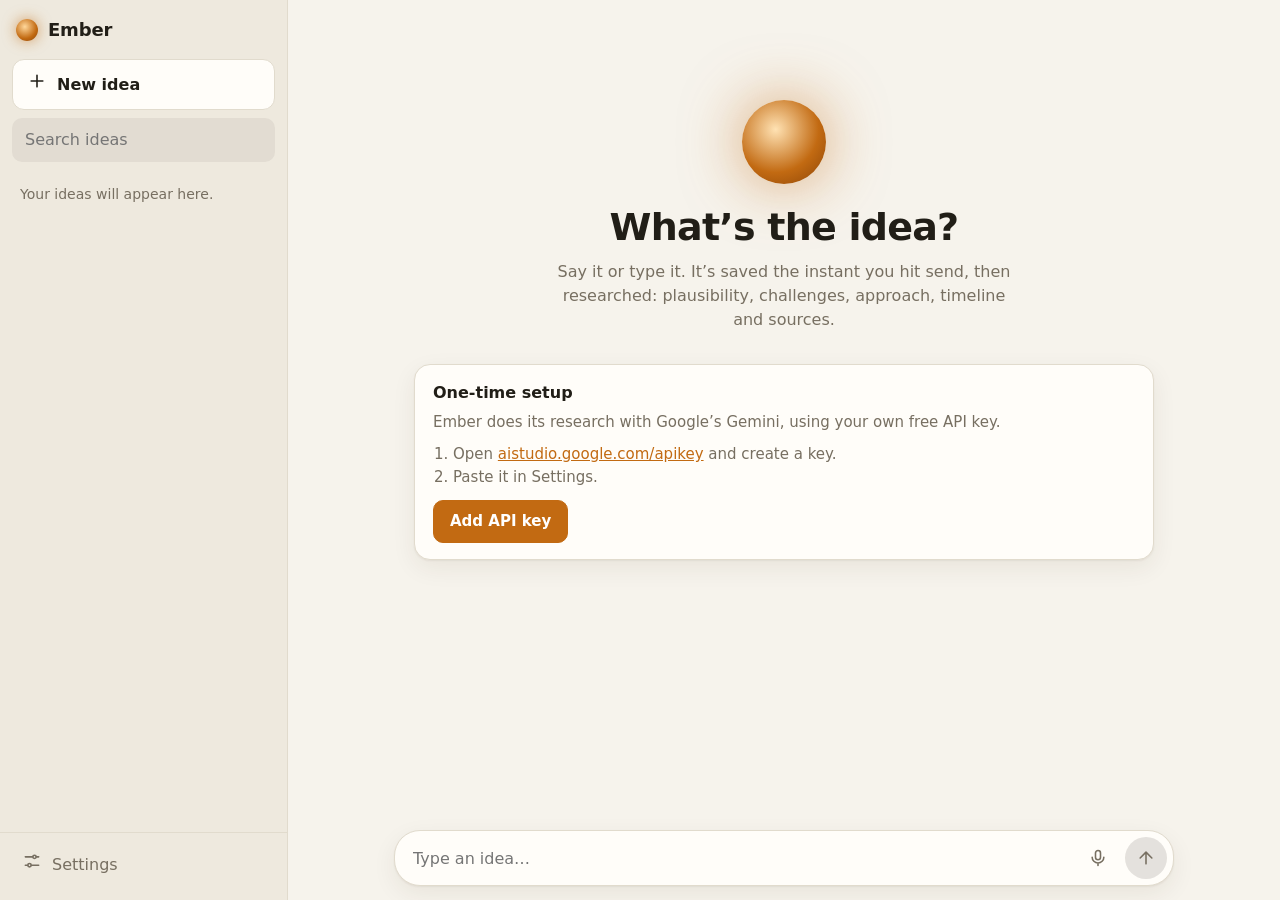
==== ember/index.html @ cfd60e9d "Add files via upload" ====
<!doctype html>
<html lang="en">
<head>
<meta charset="utf-8">
<title>Ember – never lose an idea</title>
<meta name="viewport" content="width=device-width, initial-scale=1, viewport-fit=cover">
<meta name="description" content="Capture an idea by voice or text. Ember saves it instantly and researches it for you.">
<meta name="theme-color" content="#f6f3ec" media="(prefers-color-scheme: light)">
<meta name="theme-color" content="#16140f" media="(prefers-color-scheme: dark)">
<meta name="apple-mobile-web-app-capable" content="yes">
<meta name="mobile-web-app-capable" content="yes">
<meta name="apple-mobile-web-app-status-bar-style" content="default">
<meta name="apple-mobile-web-app-title" content="Ember">
<link rel="manifest" href="manifest.webmanifest">
<link rel="icon" type="image/png" sizes="192x192" href="icons/icon-192.png">
<link rel="apple-touch-icon" href="icons/apple-touch-icon.png">
<link rel="stylesheet" href="styles.css">
</head>
<body>
<div class="app">
  <aside class="sidebar" id="sidebar" aria-label="Ideas">
    <div class="side-head">
      <div class="brand"><span class="brand-mark" aria-hidden="true"></span>Ember</div>
      <button class="icon-btn" id="closeNav" aria-label="Close menu" data-icon="x"></button>
    </div>
    <button class="new-btn" id="newBtn"><span data-icon="plus"></span>New idea</button>
    <div class="search"><input id="search" type="search" placeholder="Search ideas" aria-label="Search ideas" autocomplete="off"></div>
    <nav class="idea-list" id="ideaList"></nav>
    <div class="side-foot">
      <button class="foot-btn" id="settingsBtn"><span data-icon="sliders"></span>Settings</button>
    </div>
  </aside>
  <div class="scrim" id="scrim"></div>

  <main class="main">
    <header class="topbar">
      <button class="icon-btn" id="openNav" aria-label="Open menu" data-icon="menu"></button>
      <div class="top-title" id="topTitle">Ember</div>
      <button class="icon-btn" id="topNew" aria-label="New idea" data-icon="plus"></button>
    </header>

    <div class="scroll" id="scroll"><div class="thread" id="thread"></div></div>

    <form class="composer" id="composer" autocomplete="off">
      <div class="composer-box" id="composerBox">
        <textarea id="ideaInput" rows="1" placeholder="Type an idea…" aria-label="Your idea" enterkeyhint="send"></textarea>
        <button type="button" class="round mic" id="micBtn" aria-label="Record a voice note" data-icon="mic"></button>
        <button type="submit" class="round send" id="sendBtn" aria-label="Save idea" data-icon="arrowUp" disabled></button>
      </div>
      <div class="rec-bar" id="recBar" hidden>
        <span class="rec-dot" aria-hidden="true"></span>
        <span class="rec-time" id="recTime">0:00</span>
        <span class="rec-hint">Recording… tap ✓ to save</span>
        <button type="button" class="round ghost" id="recCancel" aria-label="Discard recording" data-icon="x"></button>
        <button type="button" class="round send" id="recSave" aria-label="Save recording" data-icon="check"></button>
      </div>
    </form>
  </main>
</div>

<dialog id="settings">
  <form method="dialog" class="dlg">
    <div class="dlg-head"><h2>Settings</h2><button class="icon-btn" value="close" aria-label="Close" data-icon="x"></button></div>

    <label class="field">
      <span>Gemini API key</span>
      <div class="key-row">
        <input id="apiKey" type="password" autocomplete="off" autocapitalize="off" spellcheck="false" placeholder="Paste your key">
        <button type="button" class="chip" id="showKey">Show</button>
      </div>
      <small>Free at <a href="https://aistudio.google.com/apikey" target="_blank" rel="noopener">aistudio.google.com/apikey</a>. It is stored only in this browser and sent only to Google.</small>
    </label>

    <label class="field">
      <span>Model</span>
      <input id="model" list="modelList" autocapitalize="off" spellcheck="false">
      <datalist id="modelList">
        <option value="gemini-3.6-flash"></option>
        <option value="gemini-3.7-flash"></option>
        <option value="gemini-3.8-flash"></option>
        <option value="gemini-3.5-flash"></option>
        <option value="gemini-2.5-flash"></option>
        <option value="gemini-2.5-pro"></option>
      </datalist>
      <small>Must support Google Search grounding. If research fails with “model not found”, pick another.</small>
    </label>

    <div class="row">
      <button type="button" class="btn" id="testKey">Test connection</button>
      <span class="test-out" id="testOut" role="status"></span>
    </div>

    <hr>
    <div class="field">
      <span>Your data</span>
      <div class="row">
        <button type="button" class="btn" id="exportBtn">Export backup</button>
        <button type="button" class="btn" id="importBtn">Import</button>
        <input type="file" id="importFile" accept="application/json" hidden>
      </div>
      <small>Ideas live only on this device. Backups include text and briefs, not voice recordings.</small>
    </div>

    <div class="privacy">
      Ideas are sent to Google’s Gemini API for transcription and research. On the free tier, Google may use them to improve its products.
    </div>
    <div class="dlg-foot">
      <button type="button" class="btn danger" id="wipeBtn">Delete all ideas</button>
      <button class="btn primary" value="save" id="saveSettings">Done</button>
    </div>
  </form>
</dialog>

<div class="toast" id="toast" role="status" aria-live="polite"></div>
<script src="app.js"></script>
</body>
</html>
---- ember/styles.css ----
:root {
  --bg: #f6f3ec;
  --panel: #eee9de;
  --surface: #fffdf9;
  --ink: #211e17;
  --muted: #776f61;
  --line: #e1dbcd;
  --accent: #c26a12;
  --accent-ink: #fff;
  --accent-soft: #f7e5cc;
  --good: #2b7a4b;
  --ok: #a8730f;
  --risky: #b4512b;
  --long: #8a3a3a;
  --shadow: 0 1px 2px rgba(60, 40, 10, .06), 0 8px 24px rgba(60, 40, 10, .07);
  color-scheme: light;
}
@media (prefers-color-scheme: dark) {
  :root {
    --bg: #16140f;
    --panel: #1c1a14;
    --surface: #221f18;
    --ink: #efe9dc;
    --muted: #9d9686;
    --line: #322e24;
    --accent: #f0a04b;
    --accent-ink: #1a1207;
    --accent-soft: #3a2a14;
    --good: #5cc487;
    --ok: #e0b04e;
    --risky: #ee8a63;
    --long: #e07a7a;
    --shadow: 0 1px 2px rgba(0, 0, 0, .3), 0 8px 24px rgba(0, 0, 0, .3);
    color-scheme: dark;
  }
}

* { box-sizing: border-box; }
html, body { height: 100%; }
body {
  margin: 0;
  background: var(--bg);
  color: var(--ink);
  font: 16px/1.5 -apple-system, BlinkMacSystemFont, "Segoe UI", Roboto, system-ui, sans-serif;
  -webkit-text-size-adjust: 100%;
  -webkit-tap-highlight-color: transparent;
  overflow: hidden;
}
button, input, textarea { font: inherit; color: inherit; }
button { cursor: pointer; }
a { color: var(--accent); }
[hidden] { display: none !important; }

svg.i { width: 20px; height: 20px; fill: none; stroke: currentColor; stroke-width: 1.9; stroke-linecap: round; stroke-linejoin: round; flex: none; }

/* ---------- layout ---------- */
.app { display: grid; grid-template-columns: 288px minmax(0, 1fr); height: 100dvh; }
.sidebar {
  background: var(--panel);
  border-right: 1px solid var(--line);
  display: flex; flex-direction: column; min-height: 0;
  padding: env(safe-area-inset-top) 0 env(safe-area-inset-bottom);
}
.main { display: flex; flex-direction: column; min-height: 0; min-width: 0; }
.scroll { flex: 1; overflow-y: auto; -webkit-overflow-scrolling: touch; overscroll-behavior: contain; }
.thread { max-width: 780px; margin: 0 auto; padding: 28px 20px 40px; }
.scrim { display: none; }

.side-head { display: flex; align-items: center; justify-content: space-between; padding: 16px 16px 8px; }
.brand { display: flex; align-items: center; gap: 10px; font-weight: 700; font-size: 18px; letter-spacing: -.01em; }
.brand-mark {
  width: 22px; height: 22px; border-radius: 50%;
  background: radial-gradient(circle at 40% 35%, #ffd79a, var(--accent) 60%, #8a4306);
  box-shadow: 0 0 14px color-mix(in srgb, var(--accent) 60%, transparent);
}
#closeNav { display: none; }

.new-btn {
  margin: 8px 12px; padding: 11px 14px; display: flex; align-items: center; gap: 10px;
  background: var(--surface); border: 1px solid var(--line); border-radius: 12px; font-weight: 600;
}
.new-btn:hover { border-color: var(--accent); }
.search { padding: 0 12px 6px; }
.search input {
  width: 100%; padding: 9px 12px; border-radius: 10px; border: 1px solid transparent;
  background: color-mix(in srgb, var(--ink) 6%, transparent); outline: none; font-size: 16px;
}
.search input:focus { border-color: var(--accent); }

.idea-list { flex: 1; overflow-y: auto; padding: 4px 8px 12px; min-height: 0; }
.group-label { font-size: 12px; font-weight: 600; letter-spacing: .04em; text-transform: uppercase; color: var(--muted); padding: 14px 10px 6px; }
.idea-item {
  display: flex; align-items: center; gap: 10px; width: 100%; text-align: left; border: 0; background: none;
  padding: 10px; border-radius: 10px; color: var(--ink);
}
.idea-item:hover { background: color-mix(in srgb, var(--ink) 6%, transparent); }
.idea-item.active { background: var(--accent-soft); }
.idea-item .t { flex: 1; min-width: 0; overflow: hidden; text-overflow: ellipsis; white-space: nowrap; font-size: 15px; }
.dot { width: 8px; height: 8px; border-radius: 50%; flex: none; background: var(--muted); opacity: .6; }
.dot.done { background: var(--good); opacity: 1; }
.dot.error { background: var(--risky); opacity: 1; }
.spin { width: 12px; height: 12px; border-radius: 50%; border: 2px solid color-mix(in srgb, var(--accent) 30%, transparent); border-top-color: var(--accent); animation: spin .8s linear infinite; flex: none; }
@keyframes spin { to { transform: rotate(360deg); } }
.empty-list { color: var(--muted); font-size: 14px; padding: 12px; }

.side-foot { padding: 8px 12px 12px; border-top: 1px solid var(--line); }
.foot-btn { display: flex; align-items: center; gap: 10px; width: 100%; background: none; border: 0; padding: 10px; border-radius: 10px; color: var(--muted); }
.foot-btn:hover { background: color-mix(in srgb, var(--ink) 6%, transparent); color: var(--ink); }

.icon-btn { background: none; border: 0; width: 40px; height: 40px; border-radius: 10px; display: grid; place-items: center; color: var(--ink); }
.icon-btn:hover { background: color-mix(in srgb, var(--ink) 8%, transparent); }

.topbar { display: none; align-items: center; gap: 4px; padding: calc(env(safe-area-inset-top) + 6px) 8px 6px; border-bottom: 1px solid var(--line); background: var(--bg); }
.top-title { flex: 1; text-align: center; font-weight: 600; overflow: hidden; text-overflow: ellipsis; white-space: nowrap; padding: 0 4px; }

/* ---------- composer ---------- */
.composer { padding: 8px 16px calc(14px + env(safe-area-inset-bottom)); background: linear-gradient(to top, var(--bg) 70%, transparent); }
.composer-box, .rec-bar {
  max-width: 780px; margin: 0 auto; display: flex; align-items: flex-end; gap: 6px;
  background: var(--surface); border: 1px solid var(--line); border-radius: 26px; padding: 6px 6px 6px 18px; box-shadow: var(--shadow);
}
.composer-box:focus-within { border-color: var(--accent); }
.composer-box textarea {
  flex: 1; min-width: 0; border: 0; outline: none; background: none; resize: none; padding: 9px 0; max-height: 180px; font-size: 16px; line-height: 1.45;
}
.rec-bar { align-items: center; padding: 6px 6px 6px 18px; }
.rec-hint { flex: 1; color: var(--muted); font-size: 14px; }
.rec-time { font-variant-numeric: tabular-nums; font-weight: 600; }
.rec-dot { width: 10px; height: 10px; border-radius: 50%; background: #e0483a; animation: pulse 1.1s ease-in-out infinite; }
@keyframes pulse { 50% { opacity: .25; transform: scale(.8); } }
.round { width: 42px; height: 42px; flex: none; border-radius: 50%; border: 0; display: grid; place-items: center; background: none; color: var(--muted); }
.round:hover { color: var(--ink); background: color-mix(in srgb, var(--ink) 8%, transparent); }
.round.send { background: var(--accent); color: var(--accent-ink); }
.round.send:hover { background: var(--accent); filter: brightness(1.08); color: var(--accent-ink); }
.round.send:disabled { background: color-mix(in srgb, var(--ink) 12%, transparent); color: var(--muted); cursor: default; filter: none; }
.round.ghost { color: var(--muted); }

/* ---------- hero / empty ---------- */
.hero { text-align: center; padding: 8vh 0 12px; }
.hero .glow {
  width: 84px; height: 84px; border-radius: 50%; margin: 0 auto 22px;
  background: radial-gradient(circle at 40% 35%, #ffe2b3, var(--accent) 58%, #8a4306);
  box-shadow: 0 0 60px color-mix(in srgb, var(--accent) 55%, transparent);
}
.hero h1 { font-size: clamp(28px, 5vw, 38px); letter-spacing: -.02em; margin: 0 0 10px; line-height: 1.15; }
.hero p { color: var(--muted); margin: 0 auto; max-width: 460px; }
.card {
  background: var(--surface); border: 1px solid var(--line); border-radius: 16px; padding: 16px 18px; margin: 20px 0; box-shadow: var(--shadow);
}
.card h3 { margin: 0 0 6px; font-size: 16px; }
.card p { margin: 0 0 10px; color: var(--muted); font-size: 15px; }
.card p:last-child { margin-bottom: 0; }
.card ol { margin: 6px 0 12px; padding-left: 20px; color: var(--muted); font-size: 15px; }

.btn { padding: 9px 16px; border-radius: 10px; border: 1px solid var(--line); background: var(--surface); font-weight: 600; font-size: 15px; }
.btn:hover { border-color: var(--accent); }
.btn.primary { background: var(--accent); border-color: var(--accent); color: var(--accent-ink); }
.btn.danger { color: var(--risky); }
.btn.small { padding: 7px 12px; font-size: 14px; display: inline-flex; align-items: center; gap: 8px; }

/* ---------- thread ---------- */
.you { margin: 0 0 22px auto; max-width: 88%; width: fit-content; background: var(--accent-soft); border-radius: 18px 18px 4px 18px; padding: 12px 16px; }
.you .txt { white-space: pre-wrap; overflow-wrap: anywhere; }
.you .when { color: var(--muted); font-size: 12px; margin-top: 6px; }
.you audio { display: block; width: min(320px, 100%); height: 36px; margin-bottom: 8px; }
.you .pendingtxt { color: var(--muted); font-style: italic; }

.status { display: flex; align-items: flex-start; gap: 14px; }
.status .spin { width: 20px; height: 20px; border-width: 3px; margin-top: 2px; }
.status .msg { flex: 1; }
.status .msg b { display: block; }
.status .msg span { color: var(--muted); font-size: 15px; }
.status.err b { color: var(--risky); }
.status .btns { display: flex; gap: 8px; margin-top: 10px; flex-wrap: wrap; }

/* ---------- document ---------- */
.doc { background: var(--surface); border: 1px solid var(--line); border-radius: 18px; padding: clamp(18px, 4vw, 34px); box-shadow: var(--shadow); }
.doc-head { display: flex; gap: 18px; align-items: center; padding-bottom: 20px; margin-bottom: 8px; border-bottom: 1px solid var(--line); }
.verdict { --c: var(--ok); width: 72px; height: 72px; flex: none; border-radius: 50%; display: grid; place-items: center; align-content: center; border: 3px solid var(--c); color: var(--c); line-height: 1; }
.verdict b { font-size: 26px; font-weight: 700; }
.verdict span { font-size: 11px; opacity: .8; margin-top: 2px; }
.v-good { --c: var(--good); } .v-ok { --c: var(--ok); } .v-risky { --c: var(--risky); } .v-long { --c: var(--long); }
.doc-head .vl { font-size: 12px; font-weight: 700; letter-spacing: .08em; text-transform: uppercase; color: var(--c, var(--accent)); }
.doc-head h1 { margin: 2px 0 4px; font-size: clamp(22px, 4vw, 28px); line-height: 1.2; letter-spacing: -.015em; }
.doc-head .meta { color: var(--muted); font-size: 13px; }

.doc-body h2 { font-size: 13px; letter-spacing: .09em; text-transform: uppercase; color: var(--accent); margin: 26px 0 8px; }
.doc-body h3 { font-size: 16px; margin: 18px 0 6px; }
.doc-body p { margin: 0 0 12px; }
.doc-body ul, .doc-body ol { margin: 0 0 12px; padding-left: 22px; }
.doc-body li { margin: 0 0 6px; }
.doc-body li > ul, .doc-body li > ol { margin: 6px 0 0; }
.doc-body blockquote { margin: 0 0 12px; padding: 2px 14px; border-left: 3px solid var(--accent); color: var(--muted); }
.doc-body code { font: .9em ui-monospace, SFMono-Regular, Menlo, Consolas, monospace; background: color-mix(in srgb, var(--ink) 8%, transparent); padding: 1px 5px; border-radius: 5px; }
.doc-body hr { border: 0; border-top: 1px solid var(--line); margin: 18px 0; }
.doc-body table { border-collapse: collapse; width: 100%; margin: 0 0 14px; font-size: 15px; display: block; overflow-x: auto; }
.doc-body th, .doc-body td { border: 1px solid var(--line); padding: 7px 10px; text-align: left; vertical-align: top; }
.doc-body th { background: color-mix(in srgb, var(--ink) 5%, transparent); }
sup.cite { font-size: 11px; margin-left: 2px; white-space: nowrap; }
sup.cite a { text-decoration: none; font-weight: 700; padding: 0 1px; }
sup.cite a:hover { text-decoration: underline; }

.sources { margin-top: 26px; padding-top: 6px; border-top: 1px solid var(--line); }
.sources h2 { font-size: 13px; letter-spacing: .09em; text-transform: uppercase; color: var(--accent); margin: 18px 0 8px; }
.sources ol { margin: 0; padding-left: 24px; font-size: 14px; }
.sources li { margin: 0 0 5px; overflow-wrap: anywhere; }
.sources li.flash { background: var(--accent-soft); border-radius: 6px; }
.queries { color: var(--muted); font-size: 13px; margin-top: 12px; }
.sw { width: 100%; height: 56px; border: 0; margin-top: 10px; border-radius: 12px; color-scheme: normal; }
.disclaimer { color: var(--muted); font-size: 12px; margin-top: 12px; }

.actions { display: flex; gap: 8px; flex-wrap: wrap; margin-top: 14px; }

/* ---------- dialog ---------- */
dialog { border: 1px solid var(--line); border-radius: 20px; background: var(--surface); color: var(--ink); padding: 0; width: min(520px, calc(100vw - 24px)); max-height: calc(100dvh - 24px); box-shadow: 0 20px 60px rgba(0, 0, 0, .35); }
dialog::backdrop { background: rgba(10, 8, 4, .5); }
.dlg { padding: 8px 22px 20px; }
.dlg-head { display: flex; justify-content: space-between; align-items: center; }
.dlg h2 { margin: 12px 0; font-size: 20px; }
.field { display: block; margin: 14px 0; }
.field > span { display: block; font-weight: 600; font-size: 14px; margin-bottom: 6px; }
.field input { width: 100%; padding: 10px 12px; border-radius: 10px; border: 1px solid var(--line); background: var(--bg); font-size: 16px; outline: none; }
.field input:focus { border-color: var(--accent); }
.field small { display: block; color: var(--muted); font-size: 13px; margin-top: 6px; }
.key-row { display: flex; gap: 8px; }
.chip { flex: none; padding: 0 14px; border-radius: 10px; border: 1px solid var(--line); background: var(--bg); }
.row { display: flex; align-items: center; gap: 8px; flex-wrap: wrap; }
.test-out { font-size: 14px; color: var(--muted); flex: 1; min-width: 0; }
.test-out.ok { color: var(--good); } .test-out.bad { color: var(--risky); }
dialog hr { border: 0; border-top: 1px solid var(--line); margin: 16px 0 4px; }
.privacy { font-size: 13px; color: var(--muted); background: color-mix(in srgb, var(--ink) 5%, transparent); border-radius: 10px; padding: 10px 12px; margin: 14px 0; }
.dlg-foot { display: flex; justify-content: space-between; gap: 10px; }

.toast { position: fixed; left: 50%; bottom: calc(96px + env(safe-area-inset-bottom)); transform: translate(-50%, 20px); background: var(--ink); color: var(--bg); padding: 10px 16px; border-radius: 12px; font-size: 14px; max-width: min(420px, calc(100vw - 32px)); opacity: 0; pointer-events: none; transition: .2s; z-index: 60; }
.toast.show { opacity: 1; transform: translate(-50%, 0); }

/* ---------- mobile ---------- */
@media (max-width: 820px) {
  .app { grid-template-columns: 1fr; }
  .topbar { display: flex; }
  .sidebar { position: fixed; z-index: 40; inset: 0 auto 0 0; width: min(86vw, 330px); transform: translateX(-102%); transition: transform .24s ease; box-shadow: 0 0 40px rgba(0, 0, 0, .3); }
  body.nav-open .sidebar { transform: none; }
  .scrim { display: block; position: fixed; inset: 0; z-index: 35; background: rgba(10, 8, 4, .45); opacity: 0; pointer-events: none; transition: opacity .24s; }
  body.nav-open .scrim { opacity: 1; pointer-events: auto; }
  #closeNav { display: grid; }
  .thread { padding: 18px 14px 28px; }
  .hero { padding-top: 5vh; }
  .doc-head { gap: 14px; }
  .verdict { width: 62px; height: 62px; }
  .verdict b { font-size: 22px; }
}

/* ---------- print (save the brief as a PDF) ---------- */
@page { margin: 16mm; }
@media print {
  body { overflow: visible; background: #fff; color: #000; }
  .app { display: block; height: auto; }
  .sidebar, .scrim, .topbar, .composer, .actions, .toast, .sw, .status .btns { display: none !important; }
  .scroll { overflow: visible; }
  .thread { max-width: none; padding: 0; }
  .doc { border: 0; box-shadow: none; padding: 0; background: #fff; }
  .you { background: none; border: 1px solid #ccc; }
  a { color: inherit; }
}
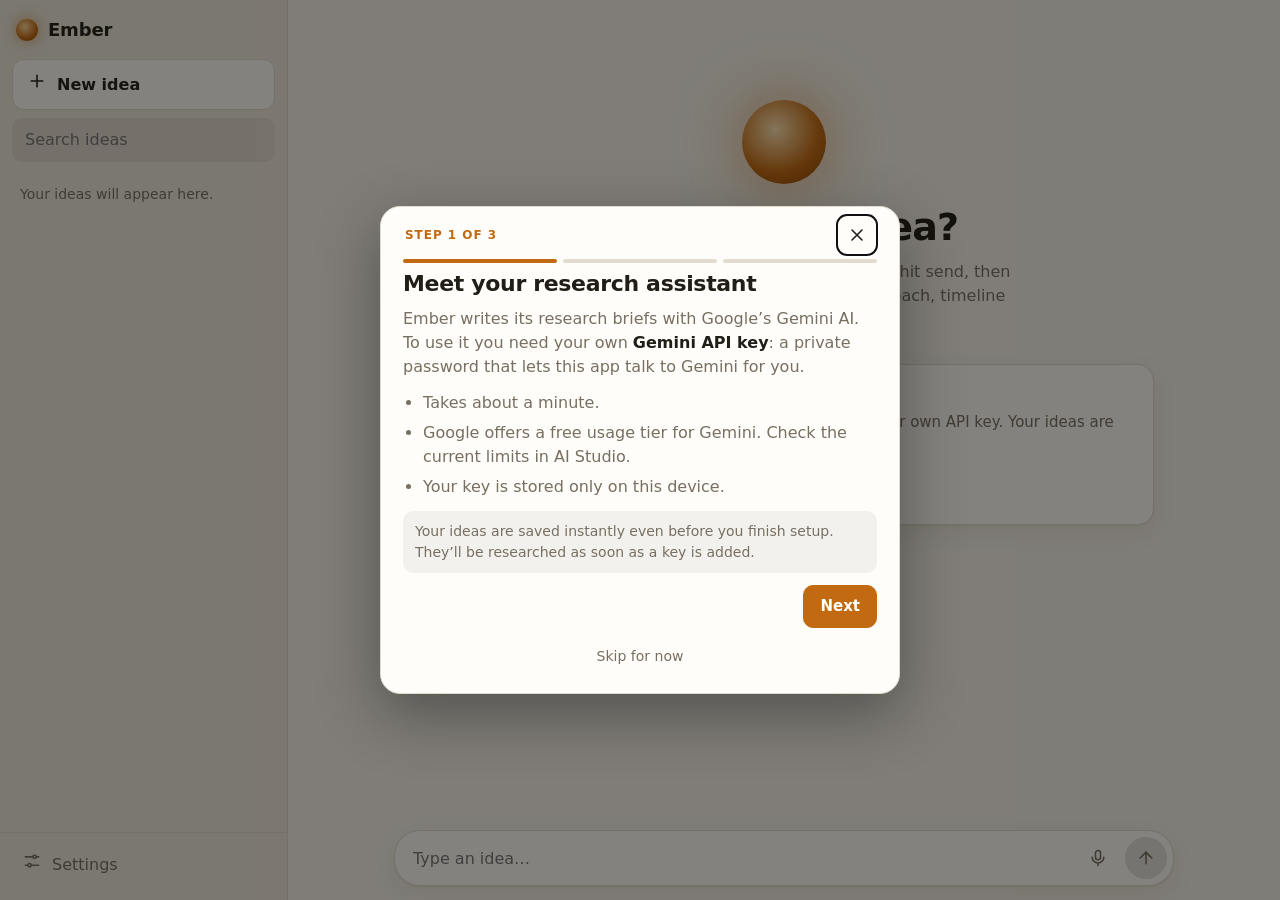
==== commit eb912f7d: "Add files via upload V2" ====
--- a/ember/index.html
+++ b/ember/index.html
@@ -58,6 +58,51 @@
   </main>
 </div>
 
+<dialog id="welcome" aria-labelledby="wzTitle">
+  <div class="dlg wz">
+    <div class="dlg-head"><span class="wz-label" id="wzLabel">Step 1 of 3</span><button type="button" class="icon-btn" id="wzClose" aria-label="Close guide" data-icon="x"></button></div>
+    <div class="wz-dots" aria-hidden="true"><i></i><i></i><i></i></div>
+
+    <section data-step="1">
+      <h2 id="wzTitle">Meet your research assistant</h2>
+      <p>Ember writes its research briefs with Google’s Gemini AI. To use it you need your own <b>Gemini API key</b>: a private password that lets this app talk to Gemini for you.</p>
+      <ul class="wz-list">
+        <li>Takes about a minute.</li>
+        <li>Google offers a free usage tier for Gemini. Check the current limits in AI Studio.</li>
+        <li>Your key is stored only on this device.</li>
+      </ul>
+      <p class="wz-note">Your ideas are saved instantly even before you finish setup. They’ll be researched as soon as a key is added.</p>
+    </section>
+
+    <section data-step="2" hidden>
+      <h2>Get your key from Google</h2>
+      <a class="btn primary block" href="https://aistudio.google.com/apikey" target="_blank" rel="noopener">Open Google AI Studio ↗</a>
+      <ol class="wz-steps">
+        <li>Sign in with your Google account and accept the terms if asked.</li>
+        <li>Tap <b>Create API key</b>.</li>
+        <li>Copy the key that appears (use the copy icon next to it).</li>
+      </ol>
+      <p class="wz-note">Treat the key like a password: don’t share it or post it anywhere public.</p>
+      <p>When you’ve copied it, come back here and tap <b>Next</b>.</p>
+    </section>
+
+    <section data-step="3" hidden>
+      <h2>Paste it here</h2>
+      <div class="key-row">
+        <input id="wzKey" type="password" autocomplete="off" autocapitalize="off" spellcheck="false" placeholder="Paste your key" aria-label="Gemini API key">
+        <button type="button" class="chip" id="wzPaste">Paste</button>
+      </div>
+      <div class="test-out" id="wzOut" role="status"></div>
+    </section>
+
+    <div class="dlg-foot">
+      <button type="button" class="btn" id="wzBack">Back</button>
+      <button type="button" class="btn primary" id="wzNext">Next</button>
+    </div>
+    <button type="button" class="wz-skip" id="wzSkip">Skip for now</button>
+  </div>
+</dialog>
+
 <dialog id="settings">
   <form method="dialog" class="dlg">
     <div class="dlg-head"><h2>Settings</h2><button class="icon-btn" value="close" aria-label="Close" data-icon="x"></button></div>
@@ -68,7 +113,7 @@
         <input id="apiKey" type="password" autocomplete="off" autocapitalize="off" spellcheck="false" placeholder="Paste your key">
         <button type="button" class="chip" id="showKey">Show</button>
       </div>
-      <small>Free at <a href="https://aistudio.google.com/apikey" target="_blank" rel="noopener">aistudio.google.com/apikey</a>. It is stored only in this browser and sent only to Google.</small>
+      <small>Get one at <a href="https://aistudio.google.com/apikey" target="_blank" rel="noopener">aistudio.google.com/apikey</a> (<a href="#" id="openGuide">step-by-step guide</a>). It is stored only in this browser and sent only to Google.</small>
     </label>
 
     <label class="field">
--- a/ember/styles.css
+++ b/ember/styles.css
@@ -231,6 +231,31 @@
 .privacy { font-size: 13px; color: var(--muted); background: color-mix(in srgb, var(--ink) 5%, transparent); border-radius: 10px; padding: 10px 12px; margin: 14px 0; }
 .dlg-foot { display: flex; justify-content: space-between; gap: 10px; }
 
+/* ---------- first-run guide ---------- */
+.wz h2 { margin: 6px 0 10px; font-size: 22px; letter-spacing: -.015em; line-height: 1.2; }
+.wz p { margin: 0 0 12px; color: var(--muted); }
+.wz p b, .wz li b { color: var(--ink); }
+.wz-label { font-size: 12px; font-weight: 700; letter-spacing: .08em; text-transform: uppercase; color: var(--accent); padding-left: 2px; }
+.wz-dots { display: flex; gap: 6px; margin: 4px 0 8px; }
+.wz-dots i { height: 4px; flex: 1; border-radius: 4px; background: var(--line); transition: background .2s; }
+.wz-dots i.on { background: var(--accent); }
+.wz section { min-height: 250px; }
+.wz-list { margin: 0 0 12px; padding-left: 20px; color: var(--muted); }
+.wz-list li { margin-bottom: 6px; }
+.wz-steps { margin: 16px 0 12px; padding: 0; list-style: none; counter-reset: s; }
+.wz-steps li { counter-increment: s; position: relative; padding: 0 0 12px 38px; color: var(--muted); }
+.wz-steps li::before { content: counter(s); position: absolute; left: 0; top: -1px; width: 26px; height: 26px; border-radius: 50%; display: grid; place-items: center; background: var(--accent-soft); color: var(--accent); font-weight: 700; font-size: 14px; }
+.wz-note { font-size: 14px; background: color-mix(in srgb, var(--ink) 5%, transparent); border-radius: 10px; padding: 10px 12px; }
+.btn.block { display: block; text-align: center; text-decoration: none; padding: 13px 16px; font-size: 16px; }
+.wz .key-row { margin: 14px 0 10px; }
+.wz .key-row input { flex: 1; min-width: 0; padding: 12px; border-radius: 10px; border: 1px solid var(--line); background: var(--bg); font-size: 16px; outline: none; }
+.wz .key-row input:focus { border-color: var(--accent); }
+.wz .test-out { font-size: 14px; min-height: 22px; }
+.wz-skip { display: block; margin: 12px auto 0; background: none; border: 0; color: var(--muted); font-size: 14px; padding: 6px 10px; }
+.wz-skip:hover { color: var(--ink); }
+.wz .dlg-foot { margin-top: 6px; }
+.wz #wzBack[hidden] { display: block !important; visibility: hidden; }
+
 .toast { position: fixed; left: 50%; bottom: calc(96px + env(safe-area-inset-bottom)); transform: translate(-50%, 20px); background: var(--ink); color: var(--bg); padding: 10px 16px; border-radius: 12px; font-size: 14px; max-width: min(420px, calc(100vw - 32px)); opacity: 0; pointer-events: none; transition: .2s; z-index: 60; }
 .toast.show { opacity: 1; transform: translate(-50%, 0); }
 
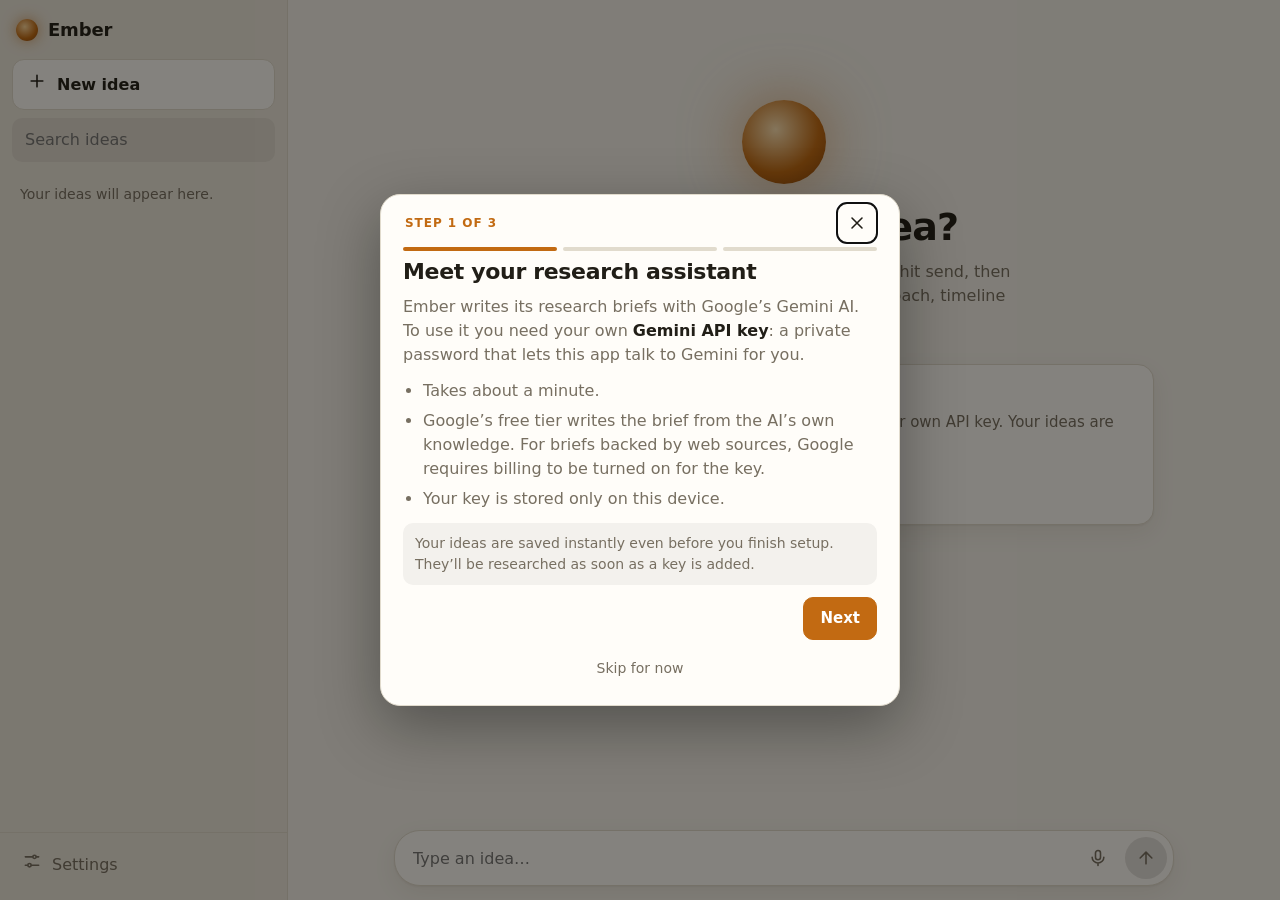
==== commit 09b28277: "Add files via upload V7?" ====
--- a/ember/index.html
+++ b/ember/index.html
@@ -68,7 +68,7 @@
       <p>Ember writes its research briefs with Google’s Gemini AI. To use it you need your own <b>Gemini API key</b>: a private password that lets this app talk to Gemini for you.</p>
       <ul class="wz-list">
         <li>Takes about a minute.</li>
-        <li>Google offers a free usage tier for Gemini. Check the current limits in AI Studio.</li>
+        <li>Google’s free tier writes the brief from the AI’s own knowledge. For briefs backed by web sources, Google requires billing to be turned on for the key.</li>
         <li>Your key is stored only on this device.</li>
       </ul>
       <p class="wz-note">Your ideas are saved instantly even before you finish setup. They’ll be researched as soon as a key is added.</p>
@@ -124,16 +124,18 @@
         <option value="gemini-3.7-flash"></option>
         <option value="gemini-3.8-flash"></option>
         <option value="gemini-3.5-flash"></option>
-        <option value="gemini-2.5-flash"></option>
-        <option value="gemini-2.5-pro"></option>
       </datalist>
-      <small>Must support Google Search grounding. If research fails with “model not found”, pick another.</small>
+      <small>Older Gemini 2.5 models are closed to new accounts. Web sources need billing turned on for your key; without it Ember still writes the brief, just without web search.</small>
     </label>
 
     <div class="row">
       <button type="button" class="btn" id="testKey">Test connection</button>
       <span class="test-out" id="testOut" role="status"></span>
     </div>
+    <div class="row" style="margin-top:10px">
+      <button type="button" class="btn" id="listModels">Show models my key can use</button>
+    </div>
+    <pre class="models-out" id="modelsOut" hidden></pre>
 
     <hr>
     <div class="field">
@@ -153,6 +155,7 @@
       <button type="button" class="btn danger" id="wipeBtn">Delete all ideas</button>
       <button class="btn primary" value="save" id="saveSettings">Done</button>
     </div>
+    <div class="ver" id="ver"></div>
   </form>
 </dialog>
 
--- a/ember/styles.css
+++ b/ember/styles.css
@@ -200,6 +200,8 @@
 sup.cite a { text-decoration: none; font-weight: 700; padding: 0 1px; }
 sup.cite a:hover { text-decoration: underline; }
 
+.notice { margin: 4px 0 6px; padding: 12px 14px; border-radius: 12px; font-size: 14px; line-height: 1.5; background: var(--accent-soft); border: 1px solid color-mix(in srgb, var(--accent) 35%, transparent); }
+.notice b { display: block; margin-bottom: 2px; }
 .sources { margin-top: 26px; padding-top: 6px; border-top: 1px solid var(--line); }
 .sources h2 { font-size: 13px; letter-spacing: .09em; text-transform: uppercase; color: var(--accent); margin: 18px 0 8px; }
 .sources ol { margin: 0; padding-left: 24px; font-size: 14px; }
@@ -256,6 +258,9 @@
 .wz .dlg-foot { margin-top: 6px; }
 .wz #wzBack[hidden] { display: block !important; visibility: hidden; }
 
+.models-out { margin: 10px 0 0; padding: 10px 12px; border-radius: 10px; background: color-mix(in srgb, var(--ink) 6%, transparent); font: 13px/1.5 ui-monospace, SFMono-Regular, Menlo, Consolas, monospace; white-space: pre-wrap; overflow-wrap: anywhere; max-height: 200px; overflow: auto; }
+.ver { text-align: center; color: var(--muted); font-size: 12px; margin-top: 12px; }
+
 .toast { position: fixed; left: 50%; bottom: calc(96px + env(safe-area-inset-bottom)); transform: translate(-50%, 20px); background: var(--ink); color: var(--bg); padding: 10px 16px; border-radius: 12px; font-size: 14px; max-width: min(420px, calc(100vw - 32px)); opacity: 0; pointer-events: none; transition: .2s; z-index: 60; }
 .toast.show { opacity: 1; transform: translate(-50%, 0); }
 
